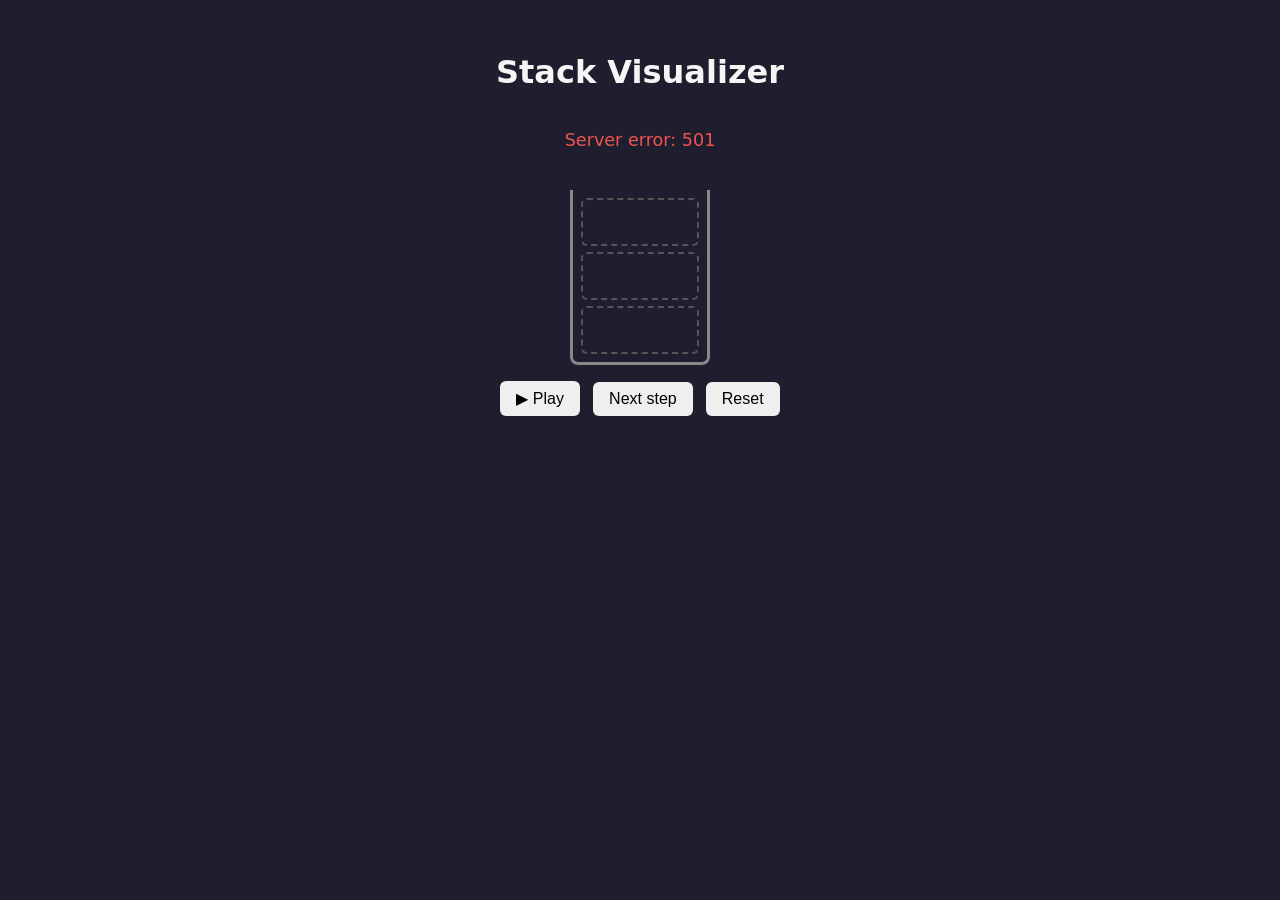
==== server/src/main/resources/static/index.html @ 2207e5de "Milestone 5: Spring Boot API, browser animates step from Java" ====
<!DOCTYPE html>
<html lang="en">
<head>
    <meta charset="UTF-8">
    <meta name="viewport" content="width=device-width, initial-scale=1.0">
    <title>DS Game – Stack Demo</title>
    <link rel="stylesheet" href="style.css">
</head>
<body>
<h1>Stack Visualizer</h1>
<p id="message">Press Play to start</p>

<div id="stack" class="stack"></div>

<div class="controls">
    <button id="playBtn">▶ Play</button>
    <button id="nextBtn">Next step</button>
    <button id="resetBtn">Reset</button>
</div>

<ol id="log"></ol>

<script src="app.js"></script>
</body>
</html>
---- server/src/main/resources/static/style.css ----
* { box-sizing: border-box; }

body {
    font-family: system-ui, sans-serif;
    background: #1e1e2e;
    color: #f5f5f5;
    display: flex;
    flex-direction: column;
    align-items: center;
    padding: 24px;
}

#message {
    min-height: 1.5em;
    font-size: 1.1rem;
}
.error { color: #ef5350; }

/* the stack container */
.stack {
    display: flex;
    flex-direction: column-reverse;   /* index 0 at the BOTTOM, like a real stack */
    gap: 6px;
    width: 140px;
    padding: 8px;
    border: 3px solid #888;
    border-top: none;                 /* open at the top */
    border-radius: 0 0 8px 8px;
    margin: 16px 0;
}
.stack.shake {
    animation: shake 0.4s;
    border-color: #e53935;
}

/* one slot of the stack */
.slot {
    height: 48px;
    border: 2px dashed #555;
    border-radius: 6px;
    display: flex;
    align-items: center;
    justify-content: center;
    font-size: 1.3rem;
    font-weight: bold;
}
.slot.filled {
    border: 2px solid #4fc3f7;
    background: #0288d1;
    animation: drop-in 0.4s ease-out;
}
.slot.highlight {
    background: #ffb300;
    border-color: #ffb300;
    color: #1e1e2e;
}

/* animations */
@keyframes drop-in {
    from { transform: translateY(-60px); opacity: 0; }
    to   { transform: translateY(0);     opacity: 1; }
}
@keyframes shake {
    0%, 100% { transform: translateX(0); }
    25%      { transform: translateX(-8px); }
    75%      { transform: translateX(8px); }
}

/* buttons and log */
.controls button {
    font-size: 1rem;
    padding: 8px 16px;
    margin: 0 4px;
    border: none;
    border-radius: 6px;
    cursor: pointer;
}
.controls button:disabled {
    opacity: 0.4;
    cursor: not-allowed;
}
#log { color: #aaa; font-size: 0.9rem; }
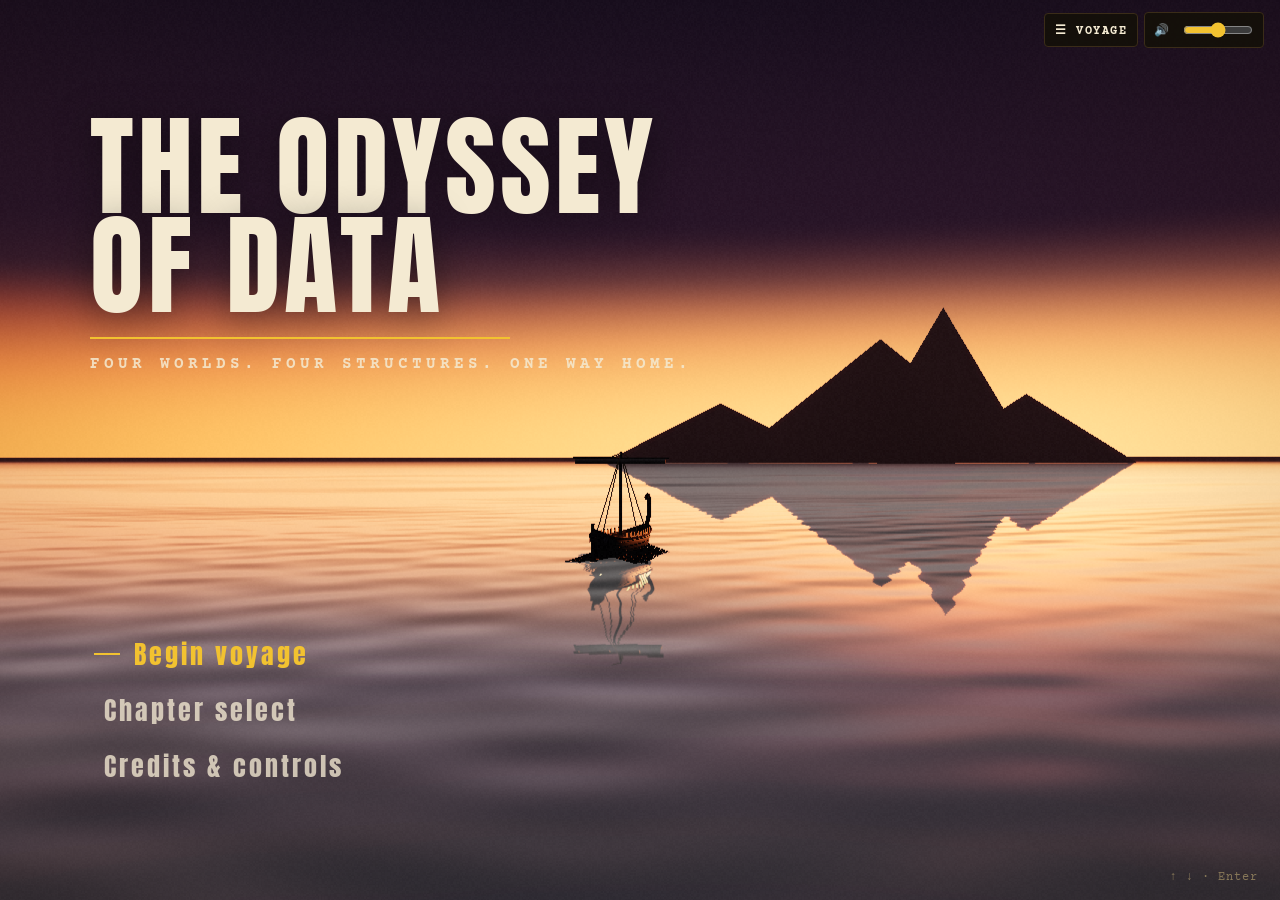
==== commit 4fd3718b: "Title screen, voyage map, shared design system grades, sound" ====
--- a/server/src/main/resources/static/index.html
+++ b/server/src/main/resources/static/index.html
@@ -1,25 +1,283 @@
 <!DOCTYPE html>
 <html lang="en">
 <head>
-    <meta charset="UTF-8">
-    <meta name="viewport" content="width=device-width, initial-scale=1.0">
-    <title>DS Game – Stack Demo</title>
-    <link rel="stylesheet" href="style.css">
+<meta charset="UTF-8">
+<meta name="viewport" content="width=device-width, initial-scale=1.0">
+<title>The Odyssey of Data</title>
+<script>
+// opened from IntelliJ's built-in preview (port 63342)? That server has no game API: go to the real one.
+if (location.port === "63342") { const page = location.pathname.split("/static/")[1] || ""; location.replace("http://localhost:8081/" + page + location.search + location.hash); }
+</script>
+<link rel="preconnect" href="https://fonts.googleapis.com">
+<link href="https://fonts.googleapis.com/css2?family=Anton&family=Courier+Prime:wght@400;700&display=swap" rel="stylesheet">
+<link rel="stylesheet" href="js/ui/tokens.css">
+<style>
+  html, body { margin: 0; height: 100%; overflow: hidden; background: #050403; color: var(--paper); font-family: var(--mono); }
+  canvas { display: block; }
+  /* ---------- the title: it arrives, it isn't plastered on */
+  #title { position: fixed; left: 7%; top: 13%; z-index: 5; pointer-events: none; opacity: 0; transform: translateY(10px); transition: opacity 1.6s var(--ease), transform 1.6s var(--ease); }
+  #title.on { opacity: 1; transform: none; }
+  #title h1 { margin: 0; font: 400 clamp(54px, 8.6vw, 132px)/0.9 var(--display); letter-spacing: 4px; color: var(--paper); text-transform: uppercase; text-shadow: 0 6px 40px rgba(0,0,0,.45); }
+  #title h1 span { display: block; }
+  #title .rule { width: min(420px, 60vw); height: 2px; background: var(--gold); margin: 22px 0 16px; transform-origin: left; transform: scaleX(0); transition: transform 1.2s var(--ease) .5s; }
+  #title.on .rule { transform: scaleX(1); }
+  #title .sub { font: 700 clamp(13px, 1.25vw, 17px) var(--mono); letter-spacing: 4px; color: var(--paper); opacity: .85; }
+  /* ---------- the menu */
+  #menu { position: fixed; left: 7%; bottom: 12%; z-index: 6; display: flex; flex-direction: column; gap: 4px; opacity: 0; transition: opacity 1s var(--ease) .3s; }
+  #menu.on { opacity: 1; }
+  #menu button { all: unset; cursor: pointer; display: flex; align-items: baseline; gap: 14px; padding: 7px 14px 7px 0; font: 400 clamp(20px, 2vw, 28px) var(--display); letter-spacing: 3px; color: var(--paper); opacity: .78; transition: opacity var(--t-fast), transform var(--t-fast) var(--ease); }
+  #menu button::before { content: ""; width: 0; height: 2px; background: var(--gold); align-self: center; transition: width var(--t-fast) var(--ease); }
+  #menu button:hover, #menu button:focus-visible { opacity: 1; transform: translateX(4px); }
+  #menu button:hover::before, #menu button:focus-visible::before { width: 26px; }
+  #menu button:focus-visible { outline: none; color: var(--gold); }
+  #menu button small { font: 700 12px var(--mono); letter-spacing: 1.5px; color: var(--gold); opacity: .9; }
+  #menu button[hidden] { display: none; }
+  #hint { position: fixed; right: 22px; bottom: 16px; z-index: 6; font: 12px var(--mono); color: var(--dim); letter-spacing: 1px; }
+  /* ---------- sheets over the sea: the voyage map, credits & controls */
+  .sheet { position: fixed; inset: 0; z-index: 20; display: none; background: rgba(5,4,3,.95); overflow: auto; }
+  .sheet.on { display: block; animation: odx-in var(--t-card) var(--ease) both; }
+  .sheet .inner { max-width: 1180px; margin: 0 auto; padding: 34px 28px 40px; box-sizing: border-box; }
+  .sheet header { display: flex; align-items: baseline; justify-content: space-between; gap: 16px; border-bottom: 2px solid var(--gold); padding-bottom: 12px; margin-bottom: 20px; }
+  .sheet h2 { margin: 0; font: 400 clamp(32px, 4vw, 52px) var(--display); letter-spacing: 3px; text-transform: uppercase; }
+  .sheet .close { all: unset; cursor: pointer; font: 700 13px var(--mono); letter-spacing: 2px; color: var(--paper); border: 1px solid var(--paper); padding: 8px 14px; border-radius: 4px; }
+  .sheet .close:focus-visible { outline: 3px solid var(--gold); outline-offset: 2px; }
+  /* the chart */
+  #chart { display: grid; grid-template-columns: minmax(0, 1.55fr) minmax(280px, 1fr); gap: 26px; align-items: start; }
+  #chart svg { width: 100%; height: auto; background: #efe3c6; border-radius: 4px; box-shadow: inset 0 0 80px rgba(110, 80, 40, .35); }
+  #chart svg .isle { cursor: pointer; }
+  #chart svg .isle:focus { outline: none; }
+  #chart svg .isle:focus .ring, #chart svg .isle:hover .ring { stroke: #c8261e; stroke-width: 3; }
+  #isles { list-style: none; margin: 0; padding: 0; display: flex; flex-direction: column; gap: 10px; }
+  #isles li button { all: unset; box-sizing: border-box; width: 100%; cursor: pointer; display: block; padding: 12px 14px; background: var(--ink); border: 1px solid var(--rule); border-left: 4px solid var(--c); border-radius: 4px; }
+  #isles li button:hover, #isles li button:focus-visible { border-color: var(--gold); border-left-color: var(--c); outline: none; }
+  #isles .k { font: 700 11px var(--mono); letter-spacing: 3px; color: var(--c); }
+  #isles .t { font: 400 22px/1.1 var(--display); letter-spacing: 2px; text-transform: uppercase; margin: 3px 0 4px; color: var(--paper); }
+  #isles .m { font: 13px var(--mono); color: var(--dim); }
+  #isles .m b { color: var(--paper); font-weight: 700; }
+  #isles .deed { margin-top: 6px; font: 700 13px var(--mono); color: var(--gold); }
+  #isles .beyond { padding: 12px 14px; border: 1px dashed var(--rule); border-radius: 4px; color: var(--dim); font: 13px var(--mono); }
+  #namecard { margin-top: 24px; border-top: 1px solid var(--rule); padding-top: 16px; }
+  #namecard .n { font: 400 40px/0.95 var(--display); color: var(--gold); letter-spacing: 2px; }
+  #namecard .s { font: 15px/1.5 var(--mono); color: var(--paper); margin-top: 6px; }
+  /* credits & controls */
+  #info .cols { display: grid; grid-template-columns: repeat(auto-fit, minmax(300px, 1fr)); gap: 30px; }
+  #info h3 { font: 700 13px var(--mono); letter-spacing: 4px; color: var(--gold); margin: 0 0 10px; }
+  #info table { border-collapse: collapse; width: 100%; font: 14px/1.4 var(--mono); }
+  #info td { padding: 6px 8px 6px 0; border-bottom: 1px solid #241c10; vertical-align: top; }
+  #info td:first-child { white-space: nowrap; color: var(--gold); font-weight: 700; padding-right: 16px; }
+  #info p { font: 14px/1.55 var(--mono); margin: 0 0 10px; color: var(--paper); }
+  #info a { color: var(--gold); }
+  @media (max-width: 860px) { #chart { grid-template-columns: 1fr; } #title { top: 8%; } }
+  @media (prefers-reduced-motion: reduce) { #title, #title .rule, #menu { transition: none; } }
+</style>
+<script type="importmap">
+{ "imports": { "three": "./vendor/three/build/three.module.js", "three/addons/": "./vendor/three/examples/jsm/" } }
+</script>
 </head>
 <body>
-<h1>Stack Visualizer</h1>
-<p id="message">Press Play to start</p>
-
-<div id="stack" class="stack"></div>
-
-<div class="controls">
-    <button id="playBtn">▶ Play</button>
-    <button id="nextBtn">Next step</button>
-    <button id="resetBtn">Reset</button>
-</div>
-
-<ol id="log"></ol>
-
-<script src="app.js"></script>
+<div id="title" aria-hidden="false"><h1><span>The Odyssey</span><span>of Data</span></h1><div class="rule"></div><div class="sub">FOUR WORLDS. FOUR STRUCTURES. ONE WAY HOME.</div></div>
+<nav id="menu" aria-label="Main menu">
+  <button id="m-continue" hidden>Continue voyage <small></small></button>
+  <button id="m-begin">Begin voyage</button>
+  <button id="m-map">Chapter select</button>
+  <button id="m-info">Credits &amp; controls</button>
+</nav>
+<div id="hint">↑ ↓ · Enter</div>
+
+<section class="sheet" id="map" role="dialog" aria-modal="true" aria-labelledby="map-h">
+  <div class="inner">
+    <header><h2 id="map-h">The Voyage</h2><button class="close" data-close>CLOSE · Esc</button></header>
+    <div id="chart">
+      <svg viewBox="0 0 1000 620" role="img" aria-label="A sea chart: Troy, then the four islands of the voyage, and the sea beyond"></svg>
+      <div><ul id="isles"></ul><div id="namecard"><div class="n">ODYSSEUS</div><div class="s"></div></div></div>
+    </div>
+  </div>
+</section>
+
+<section class="sheet" id="info" role="dialog" aria-modal="true" aria-labelledby="info-h">
+  <div class="inner">
+    <header><h2 id="info-h">Credits &amp; Controls</h2><button class="close" data-close>CLOSE · Esc</button></header>
+    <div class="cols">
+      <div>
+        <h3>CONTROLS</h3>
+        <table>
+          <tr><td>Space · →</td><td>next line / next step</td></tr>
+          <tr><td>←</td><td>step back</td></tr>
+          <tr><td>P</td><td>play the steps on their own</td></tr>
+          <tr><td>Esc</td><td>skip a film · FAST through a run</td></tr>
+          <tr><td>A</td><td>Athena's code guide on / off (Circe's lessons)</td></tr>
+          <tr><td>+ − · [ ]</td><td>Odysseus's pace (the Harbour)</td></tr>
+          <tr><td>M</td><td>sound on / off (the slider sets the volume)</td></tr>
+          <tr><td>Shift + F</td><td>frame-rate meter</td></tr>
+          <tr><td>Tab · Enter</td><td>every button works from the keyboard</td></tr>
+        </table>
+        <p style="margin-top:14px">Reduced motion is respected: with it on in your system settings, slides become fades and camera moves become cuts.</p>
+      </div>
+      <div>
+        <h3>CREDITS</h3>
+        <!-- TEAM: put the team's names in the next line -->
+        <p><b>The Odyssey of Data</b>: an OOP course mini-project, 2026.</p>
+        <p>After Homer's <i>Odyssey</i>. Every data structure runs as real C in our own interpreter, written in Java.</p>
+        <p><b>Built with</b> Java · Spring Boot · Three.js · the Web Audio API.</p>
+        <p><b>Polyphemus</b>: "Cyclops Rig" by DM-913 (<a href="https://sketchfab.com/3d-models/cyclops-rig-e5cc86878c314f5bae6d7268bb7541d9" target="_blank" rel="noopener">Sketchfab</a>), licensed <a href="http://creativecommons.org/licenses/by/4.0/" target="_blank" rel="noopener">CC-BY-4.0</a>; textures resized, helper shapes removed.</p>
+        <p><b>Odysseus and the Laestrygonians</b>: animated with Mixamo characters and motion clips.</p>
+        <p><b>Fonts</b>: Anton and Courier Prime (Google Fonts, SIL Open Font License).</p>
+        <p>Everything else, from the sea to the sound, is made in code.</p>
+      </div>
+    </div>
+  </div>
+</section>
+
+<script type="module">
+import * as THREE from "three";
+import { World } from "./js/engine/world.js";
+import { Sea } from "./js/engine/sea.js";
+import { buildTrireme } from "./js/islands/harbour/trireme.js";
+import { installUI } from "./js/ui/ui.js";
+import { CHAPTERS, BEYOND, status, anyProgress, continueTo, deeds } from "./js/ui/progress.js";
+import { voyageTo, arriving } from "./js/ui/voyage.js";
+import { DEEDS, TITLES } from "./js/story/tags.js";
+
+const params = new URLSearchParams(location.search);
+// ---------- the shot: dusk at sea, a ship heading for a dark island with one light on it
+const world = new World({ quality: params.get("q") || "auto" });
+world.grade.uniforms.letterbox.value = 0;
+const ui = installUI({ chapter: "title", world, ambience: "title" });
+const scene = world.scene;
+scene.fog = new THREE.Fog(0x3a2a2c, 260, 1500);
+// the sky: deep navy above, amber at the horizon, where the sun has just gone
+const sky = new THREE.Mesh(new THREE.SphereGeometry(3000, 32, 16), new THREE.ShaderMaterial({
+  side: THREE.BackSide, depthWrite: false, fog: false,
+  uniforms: { top: { value: new THREE.Color(0x0a1426) }, mid: { value: new THREE.Color(0x3b2a3a) }, low: { value: new THREE.Color(0xd2793c) } },
+  vertexShader: "varying vec3 p; void main(){ p = normalize(position); gl_Position = projectionMatrix * modelViewMatrix * vec4(position,1.0); }",
+  fragmentShader: "uniform vec3 top, mid, low; varying vec3 p; void main(){ float y = p.y; float glow = pow(max(0.0, dot(normalize(vec3(p.x, 0.0, p.z)), vec3(0.38, 0.0, -0.92))), 6.0); vec3 c = mix(low, mid, smoothstep(0.0, 0.14, y)); c = mix(c, top, smoothstep(0.12, 0.6, y)); c += vec3(0.9, 0.45, 0.18) * glow * (1.0 - smoothstep(0.0, 0.18, y)) * 0.6; gl_FragColor = vec4(c, 1.0); }"
+}));
+scene.add(sky);
+scene.add(new THREE.HemisphereLight(0x6a6f8c, 0x1a1210, 0.9));
+const sun = new THREE.DirectionalLight(0xffa063, 1.6); sun.position.set(420, 60, -900); scene.add(sun);
+const sea = world.add(new Sea(world, { color: 0x0d1c26, sunDir: new THREE.Vector3(0.38, 0.08, -1), sunColor: 0xd98a4f, distortion: 2.2 }));
+// the island: a dark mass on the horizon, and one warm light
+const isle = new THREE.Group(); isle.position.set(330, 0, -1150); scene.add(isle);
+const rockMat = new THREE.MeshStandardMaterial({ color: 0x16110f, roughness: 1, flatShading: true });
+[[0, 0, 150, 120], [140, 0, 110, 70], [-150, 0, 120, 60], [60, 0, 90, 150]].forEach(([x, z, r, h]) => {
+  const m = new THREE.Mesh(new THREE.ConeGeometry(r, h, 7, 1), rockMat); m.position.set(x, h / 2 - 6, z); m.rotation.y = x * 0.01; isle.add(m);
+});
+const lamp = new THREE.Mesh(new THREE.SphereGeometry(2.2, 10, 8), new THREE.MeshBasicMaterial({ color: 0xffc070, fog: false })); lamp.position.set(30, 44, 40); isle.add(lamp);
+const lampLight = new THREE.PointLight(0xffa050, 2, 400, 1.5); lampLight.position.copy(lamp.position); isle.add(lampLight);
+// the ship, small in the frame, sailing slowly toward it
+const ship = buildTrireme(); ship.scale.setScalar(0.55); scene.add(ship);
+ship.traverse(o => { if (o.isMesh) o.castShadow = false; });
+const shipStart = new THREE.Vector3(-6, 0, -62);
+ship.position.copy(shipStart);
+ship.rotation.y = Math.atan2(isle.position.x - shipStart.x, isle.position.z - shipStart.z) + Math.PI / 2;   // its bow (+x) toward the island
+const cam = world.camera; cam.fov = 38; cam.updateProjectionMatrix();
+const eye0 = new THREE.Vector3(-14, 7.5, 32), look = new THREE.Vector3(30, 9, -400);
+cam.position.copy(eye0); cam.lookAt(look);
+const dir = new THREE.Vector3().subVectors(isle.position, shipStart).setY(0).normalize();
+world.add({ update(dt, t) {
+  const s = Math.min(t * 0.9, 60);                                        // the ship makes its slow way out
+  ship.position.copy(shipStart).addScaledVector(dir, s);
+  ship.position.y = Math.sin(t * 0.9) * 0.22;
+  ship.rotation.z = Math.sin(t * 0.7) * 0.025; ship.rotation.x = Math.sin(t * 0.55 + 1) * 0.015;
+  cam.position.set(eye0.x + Math.sin(t * 0.05) * 1.2, eye0.y + Math.sin(t * 0.13) * 0.15, eye0.z); cam.lookAt(look);   // the camera barely breathes
+  lampLight.intensity = 1.8 + Math.sin(t * 2.3) * 0.15 + Math.sin(t * 7.1) * 0.08;
+} });
+
+// ---------- the menu, from the saved progress (nothing here unlocks anything)
+const $ = s => document.querySelector(s);
+const cont = $("#m-continue");
+if (anyProgress()) { const c = continueTo(); cont.hidden = false; cont.querySelector("small").textContent = `CHAPTER ${c.word} · ${c.title.toUpperCase()}`; cont.onclick = () => voyageTo(c); }
+$("#m-begin").onclick = () => voyageTo(CHAPTERS[0]);
+$("#m-map").onclick = () => openSheet("map");
+$("#m-info").onclick = () => openSheet("info");
+const items = () => [...document.querySelectorAll("#menu button:not([hidden])")];
+addEventListener("keydown", e => {
+  if (document.querySelector(".sheet.on")) { if (e.key === "Escape") closeSheet(); return; }
+  const list = items(), i = list.indexOf(document.activeElement);
+  if (e.key === "ArrowDown") { e.preventDefault(); list[(i + 1) % list.length].focus(); }
+  if (e.key === "ArrowUp") { e.preventDefault(); list[(i - 1 + list.length) % list.length].focus(); }
+});
+// the voyage bar's VOYAGE button opens the map here, without leaving the page
+document.querySelector("#odx-bar .map").onclick = () => openSheet("map");
+
+// ---------- the sheets
+let lastFocus = null;
+function openSheet(id) {
+  lastFocus = document.activeElement;
+  document.querySelectorAll(".sheet").forEach(s => s.classList.remove("on"));
+  if (id === "map") drawMap();
+  const el = document.getElementById(id); el.classList.add("on");
+  (el.querySelector("#isles button") || el.querySelector(".close")).focus();
+}
+function closeSheet() { document.querySelectorAll(".sheet").forEach(s => s.classList.remove("on")); if (location.hash) history.replaceState(null, "", location.pathname + location.search); (lastFocus || items()[0]).focus(); }
+document.querySelectorAll("[data-close]").forEach(b => b.onclick = closeSheet);
+
+// ---------- the voyage map: a navigator's chart, each island in its own colours
+const SPOTS = { troy: [905, 92], harbour: [720, 190], cave: [560, 372], circe: [355, 205], underworld: [235, 425] };
+function drawMap() {
+  const svg = $("#chart svg"), ink = "#2a2016";
+  const isle = (c, [x, y]) => {
+    const st = status(c), pct = st.done / c.total;
+    const art = {
+      harbour: `<path d="M-46 18 Q-50 -36 0 -40 Q50 -36 46 18" fill="#6e7378" stroke="${ink}" stroke-width="2"/><path d="M-30 14 h60" stroke="#b98a3e" stroke-width="4" stroke-dasharray="6 3"/>`,
+      cave: `<path d="M-50 26 L-8 -40 L14 -12 L26 -28 L54 26 Z" fill="#3a2a22" stroke="${ink}" stroke-width="2"/><circle cx="2" cy="4" r="7" fill="#e0782a"/><circle cx="2" cy="4" r="2.4" fill="#141008"/>`,
+      circe: `<circle r="34" fill="#f2c230" stroke="${ink}" stroke-width="2"/><circle r="22" fill="none" stroke="#1d3fd1" stroke-width="5"/><circle r="6" fill="#1d3fd1"/>`,
+      underworld: `<circle r="34" fill="#141008" stroke="${ink}" stroke-width="2"/><text y="9" text-anchor="middle" font-family="Anton, Impact" font-size="28" fill="#d7261e">7</text>`
+    }[c.id];
+    return `<g class="isle" tabindex="0" role="link" aria-label="Chapter ${c.n}: ${c.title}, ${st.done} of ${c.total} trials${st.finished ? ", finished" : ""}" data-id="${c.id}" transform="translate(${x} ${y})">
+      <circle class="ring" r="52" fill="none" stroke="${ink}" stroke-width="1.5" stroke-dasharray="${(2 * Math.PI * 52 * pct).toFixed(1)} 999" transform="rotate(-90)"/>
+      ${art}
+      <text y="76" text-anchor="middle" font-family="Courier Prime, monospace" font-weight="700" font-size="13" letter-spacing="2" fill="${ink}">${c.word} · ${c.ds.toUpperCase()}</text>
+      <text y="96" text-anchor="middle" font-family="Anton, Impact" font-size="19" letter-spacing="1" fill="${ink}">${c.title.toUpperCase()}</text>
+      ${st.finished ? `<text y="-62" text-anchor="middle" font-family="Anton, Impact" font-size="15" fill="#c8261e" letter-spacing="2">✓ DONE</text>` : ""}
+    </g>`;
+  };
+  const p = [SPOTS.troy, SPOTS.harbour, SPOTS.cave, SPOTS.circe, SPOTS.underworld];
+  const route = "M" + p.map(([x, y]) => `${x} ${y}`).join(" L");
+  svg.innerHTML = `
+    <defs><filter id="paper"><feTurbulence baseFrequency="0.9" numOctaves="2" seed="3"/><feColorMatrix values="0 0 0 0 0.45  0 0 0 0 0.33  0 0 0 0 0.2  0 0 0 0.09 0"/><feComposite in2="SourceGraphic" operator="in"/></filter>
+      <linearGradient id="fog" x1="1" x2="0"><stop offset="0" stop-color="#efe3c6" stop-opacity="0"/><stop offset="1" stop-color="#efe3c6" stop-opacity="0.95"/></linearGradient></defs>
+    <rect width="1000" height="620" fill="#efe3c6"/><rect width="1000" height="620" filter="url(#paper)"/>
+    <g stroke="#b9a782" stroke-width="1" fill="none" opacity=".7">${Array.from({ length: 9 }, (_, i) => `<path d="M0 ${70 * i + 20} Q 500 ${70 * i + (i % 2 ? 40 : 0)} 1000 ${70 * i + 20}"/>`).join("")}</g>
+    <path d="M1000 0 L1000 170 Q 960 150 930 120 Q 900 60 940 0 Z" fill="#d9c9a4" stroke="#2a2016" stroke-width="1.5"/>
+    <text x="905" y="58" text-anchor="middle" font-family="Courier Prime, monospace" font-weight="700" font-size="13" letter-spacing="3" fill="#2a2016">TROY</text>
+    <path d="${route}" fill="none" stroke="#2a2016" stroke-width="2" stroke-dasharray="7 7"/>
+    <path d="M${SPOTS.underworld[0]} ${SPOTS.underworld[1]} Q 150 520 70 560" fill="none" stroke="#2a2016" stroke-width="2" stroke-dasharray="7 7" opacity=".4"/>
+    <rect x="0" y="440" width="240" height="180" fill="url(#fog)"/>
+    ${BEYOND.map((name, i) => `<g opacity=".55" transform="translate(${130 - i * 45} ${505 + i * 30})"><circle r="9" fill="none" stroke="#2a2016" stroke-dasharray="3 3"/></g>`).join("")}
+    <text x="40" y="604" font-family="Courier Prime, monospace" font-weight="700" font-size="12" letter-spacing="3" fill="#2a2016" opacity=".7">BEYOND THE VOYAGE</text>
+    ${CHAPTERS.map(c => isle(c, SPOTS[c.id])).join("")}
+    <g transform="translate(940 560)" stroke="#2a2016" fill="none"><circle r="26"/><path d="M0 -34 L6 0 L0 34 L-6 0 Z" fill="#2a2016"/><text y="-40" text-anchor="middle" font-family="Courier Prime" font-size="12" fill="#2a2016" stroke="none">N</text></g>`;
+  svg.querySelectorAll(".isle").forEach(g => {
+    const go = () => voyageTo(g.dataset.id);
+    g.onclick = go; g.onkeydown = e => { if (e.key === "Enter" || e.key === " ") { e.preventDefault(); go(); } };
+  });
+  // the same islands as a list (readable, keyboard-first), each in its own colour
+  const ul = $("#isles"); ul.innerHTML = "";
+  for (const c of CHAPTERS) {
+    const st = status(c), li = document.createElement("li"), b = document.createElement("button");
+    b.style.setProperty("--c", c.id === "circe" ? "#8fa6ff" : c.accent);
+    b.innerHTML = `<div class="k">CHAPTER ${c.word} · ${c.ds.toUpperCase()}</div><div class="t"></div><div class="m"><b>${st.done} / ${c.total}</b> trials${st.finished ? " · <b>finished</b>" : st.started ? "" : " · not yet visited"}</div>` + (st.finished ? `<div class="deed"></div>` : "");
+    b.querySelector(".t").textContent = c.title;
+    if (st.finished) b.querySelector(".deed").textContent = DEEDS[c.tag];
+    b.onclick = () => voyageTo(c);
+    li.appendChild(b); ul.appendChild(li);
+  }
+  const li = document.createElement("li"); li.innerHTML = `<div class="beyond">Beyond the Underworld: ${BEYOND.join(" · ")}. Not on this voyage.</div>`; ul.appendChild(li);
+  $("#namecard .s").innerHTML = [TITLES.join(" "), ...deeds()].map(t => t.replace(/</g, "&lt;")).join("<br>");
+}
+
+// ---------- start: the sea first, then the title arrives, then the menu
+const reduced = matchMedia("(prefers-reduced-motion: reduce)").matches;
+const arrived = arriving();
+if (params.get("capture")) {
+  window.__advance = async s => { const n = Math.round(s / (1 / 30)); for (let i = 0; i < n; i++) { world.step(1 / 30, i === n - 1); await new Promise(r => setTimeout(r, 0)); } };
+  world.step(1 / 30);
+} else world.start();
+setTimeout(() => $("#title").classList.add("on"), reduced || arrived ? 0 : 1800);
+setTimeout(() => { $("#menu").classList.add("on"); items()[0].focus({ preventScroll: true }); }, reduced || arrived ? 200 : 3000);
+if (location.hash === "#map" || arrived === "map") openSheet("map");
+window.__ready = true; window.__world = world;
+</script>
 </body>
-</html>+</html>
--- a/server/src/main/resources/static/js/ui/tokens.css
+++ b/server/src/main/resources/static/js/ui/tokens.css
@@ -0,0 +1,95 @@
+/* tokens.css — The Odyssey of Data's one design system. Every page loads it (js/ui/ui.js adds it).
+   Ink panels, paper text, thin gold rules, red only for danger. Only --chapter changes per island. */
+:root {
+  --ink: #141008;
+  --paper: #f4ead2;
+  --gold: #f2c230;
+  --blood: #c8261e;
+  --rule: #3a2c18;
+  --dim: #8a7a5a;
+  --panel: rgba(20, 16, 8, 0.94);
+  --chapter: #f2c230;
+  --display: Anton, Impact, sans-serif;
+  --mono: 'Courier Prime', 'Courier New', monospace;
+  --ease: cubic-bezier(.22, .61, .36, 1);
+  --t-fast: 200ms;
+  --t-mid: 300ms;
+  --t-card: 600ms;
+}
+body[data-chapter="harbour"] { --chapter: #b98a3e; }
+body[data-chapter="cave"] { --chapter: #e0782a; }
+body[data-chapter="circe"] { --chapter: #1d3fd1; }
+body[data-chapter="underworld"] { --chapter: #d7261e; }
+
+/* ---------- result stamps: one family for the whole game (director.stamp) */
+body.odx .stamp { top: 40%; transform: translate(-50%, -50%) scale(1.04); width: max-content; min-width: 300px; max-width: min(80vw, 900px); padding: 16px 28px 18px; border-radius: 4px;
+  background: rgba(20, 16, 8, 0.95); border-top: 6px solid var(--gold); box-shadow: 0 10px 40px rgba(0, 0, 0, .45); transition: opacity var(--t-fast), transform var(--t-mid) var(--ease); }
+body.odx .stamp.on { transform: translate(-50%, -50%) scale(1); }
+body.odx .stamp.bad { border-top-color: var(--blood); }
+body.odx .stamp .st-t { font-family: var(--display); font-size: clamp(34px, 4.6vw, 62px); letter-spacing: 3px; border: 0; padding: 0; background: none; text-shadow: none; }
+body.odx .stamp.long .st-t { font-size: clamp(26px, 3.3vw, 46px); white-space: nowrap; }
+body.odx .stamp.good .st-t { color: var(--gold); }
+body.odx .stamp.bad .st-t { color: #ff5a40; }
+body.odx .stamp .st-s { margin: 8px auto 0; font-size: clamp(14px, 1.3vw, 17px); line-height: 1.4; color: var(--paper); text-shadow: none; max-width: 60ch; }
+
+/* ---------- chapter cards (comic.chapter): the number small in the chapter's accent, the title in paper under a gold rule */
+body.odx #comic .chapter small { font-family: var(--mono); font-weight: 700; letter-spacing: 6px; font-size: clamp(13px, 1.3vw, 16px); color: var(--chapter); margin-bottom: 16px; }
+body[data-chapter="circe"] #comic .chapter small { color: #8fa6ff; }
+body.odx #comic .chapter b { color: var(--paper); border-top: 2px solid var(--gold); padding-top: 18px; font-size: clamp(40px, 7vw, 96px); }
+
+/* ---------- loading: one template, which is also the chapter card when arriving from another island */
+body.odx #loading { background: #050403 !important; gap: 0 !important; transition: opacity .45s var(--ease) !important; }
+body.odx #loading .odx-k { font: 700 clamp(12px, 1.2vw, 15px) var(--mono); letter-spacing: 6px; color: var(--chapter); margin-bottom: 16px; text-transform: uppercase; }
+body[data-chapter="circe"] #loading .odx-k { color: #8fa6ff; }
+body.odx #loading h1 { font-family: var(--display) !important; font-weight: 400; color: var(--paper) !important; font-size: clamp(34px, 5.5vw, 76px) !important; letter-spacing: 3px !important;
+  border-top: 2px solid var(--gold); padding-top: 16px; margin: 0 5% !important; text-align: center; line-height: 1.05; text-transform: uppercase; }
+body.odx #loading .odx-bar { width: min(320px, 60vw); height: 2px; background: #241c10; margin-top: 26px; overflow: hidden; position: relative; }
+body.odx #loading .odx-bar i { position: absolute; inset: 0; width: 30%; background: var(--gold); animation: odx-load 1.4s var(--ease) infinite; }
+body.odx #loading .bar { width: min(320px, 60vw) !important; background: #241c10 !important; margin-top: 26px; }
+body.odx #loading .bar div { background: var(--gold) !important; }
+body.odx #loading p { font: 15px var(--mono) !important; color: var(--dim) !important; margin-top: 14px !important; }
+@keyframes odx-load { from { transform: translateX(-100%); } to { transform: translateX(340%); } }
+
+/* ---------- the voyage bar: VOYAGE (the map) and the sound control, top-right of the stage */
+#odx-bar { position: fixed; z-index: 40; top: 12px; right: 16px; display: flex; align-items: center; gap: 6px; transition: opacity var(--t-mid); }
+@media (min-width: 901px) { body.side-panel #odx-bar { right: calc(var(--pw, 520px) + 12px); } }
+body[data-chapter="circe"].side-panel #odx-bar { top: 60px; }
+body.cinematic #odx-bar, body.filming #odx-bar { opacity: 0; pointer-events: none; }
+#odx-bar button { height: 34px; min-width: 34px; padding: 0 10px; border-radius: 4px; border: 1px solid var(--rule); background: rgba(20, 16, 8, .88); color: var(--paper);
+  font: 700 12px var(--mono); letter-spacing: 1.5px; cursor: pointer; }
+#odx-bar button:hover { border-color: var(--gold); }
+#odx-bar button:focus-visible, #odx-bar input:focus-visible { outline: 3px solid var(--gold); outline-offset: 2px; }
+#odx-bar .vol { display: flex; align-items: center; gap: 6px; height: 34px; padding: 0 8px 0 4px; border: 1px solid var(--rule); border-radius: 4px; background: rgba(20, 16, 8, .88); }
+#odx-bar .vol button { border: 0; background: none; padding: 0 4px; min-width: 26px; }
+#odx-bar input[type=range] { width: 70px; accent-color: var(--gold); }
+body.odx-muted #odx-bar input[type=range] { opacity: .35; }
+
+/* ---------- a chapter is done: the shared epilogue panel */
+#odx-done { position: fixed; inset: 0; z-index: 45; display: none; align-items: center; justify-content: center; background: rgba(5, 4, 3, .82); }
+#odx-done.on { display: flex; animation: odx-in var(--t-card) var(--ease) both; }
+#odx-done .box { width: min(560px, 90vw); background: var(--ink); border-top: 6px solid var(--gold); border-radius: 4px; padding: 26px 30px 24px; color: var(--paper); font-family: var(--mono); }
+#odx-done .k { font: 700 13px var(--mono); letter-spacing: 6px; color: var(--chapter); }
+body[data-chapter="circe"] #odx-done .k { color: #8fa6ff; }
+#odx-done h2 { font: 400 clamp(32px, 4vw, 48px)/1.05 var(--display); letter-spacing: 2px; margin: 8px 0 14px; text-transform: uppercase; }
+#odx-done .deed { font-size: 16px; line-height: 1.45; color: var(--gold); margin-bottom: 18px; }
+#odx-done .row { display: flex; gap: 10px; flex-wrap: wrap; }
+.odx-btn { min-height: 42px; padding: 0 18px; border-radius: 4px; font: 700 14px var(--mono); letter-spacing: 1.5px; cursor: pointer; border: 1px solid var(--paper); background: transparent; color: var(--paper); }
+.odx-btn.primary { background: var(--gold); border-color: var(--gold); color: var(--ink); }
+.odx-btn:focus-visible { outline: 3px solid var(--gold); outline-offset: 3px; }
+@keyframes odx-in { from { opacity: 0; } to { opacity: 1; } }
+
+/* ---------- the chapter transition (js/ui/voyage.js) */
+#odx-voyage { position: fixed; inset: 0; z-index: 60; background: #050403; opacity: 0; pointer-events: none; transition: opacity var(--t-card) var(--ease);
+  display: flex; flex-direction: column; align-items: center; justify-content: center; color: var(--paper); font-family: var(--mono); }
+#odx-voyage.on { opacity: 1; pointer-events: auto; }
+#odx-voyage svg { width: min(440px, 80vw); height: auto; margin-bottom: 34px; overflow: visible; }
+#odx-voyage p { margin: 0; max-width: 40ch; text-align: center; font: 700 clamp(20px, 2.4vw, 32px)/1.35 var(--mono); min-height: 2.7em; }
+#odx-voyage .skip { position: absolute; right: 22px; bottom: 18px; font: 12px var(--mono); color: var(--dim); letter-spacing: 1px; }
+
+/* ---------- the FPS meter (?fps=1, or Shift+F) */
+#odx-fps { position: fixed; left: 8px; bottom: 8px; z-index: 70; background: rgba(0, 0, 0, .78); color: #7dffb0; font: 12px/1.35 var(--mono); padding: 6px 9px; border-radius: 4px; pointer-events: none; white-space: pre; }
+
+@media (prefers-reduced-motion: reduce) {
+  #odx-voyage, #odx-done.on, body.odx .stamp { transition: none; animation: none; }
+  body.odx #loading .odx-bar i { animation: none; width: 100%; opacity: .5; }
+}
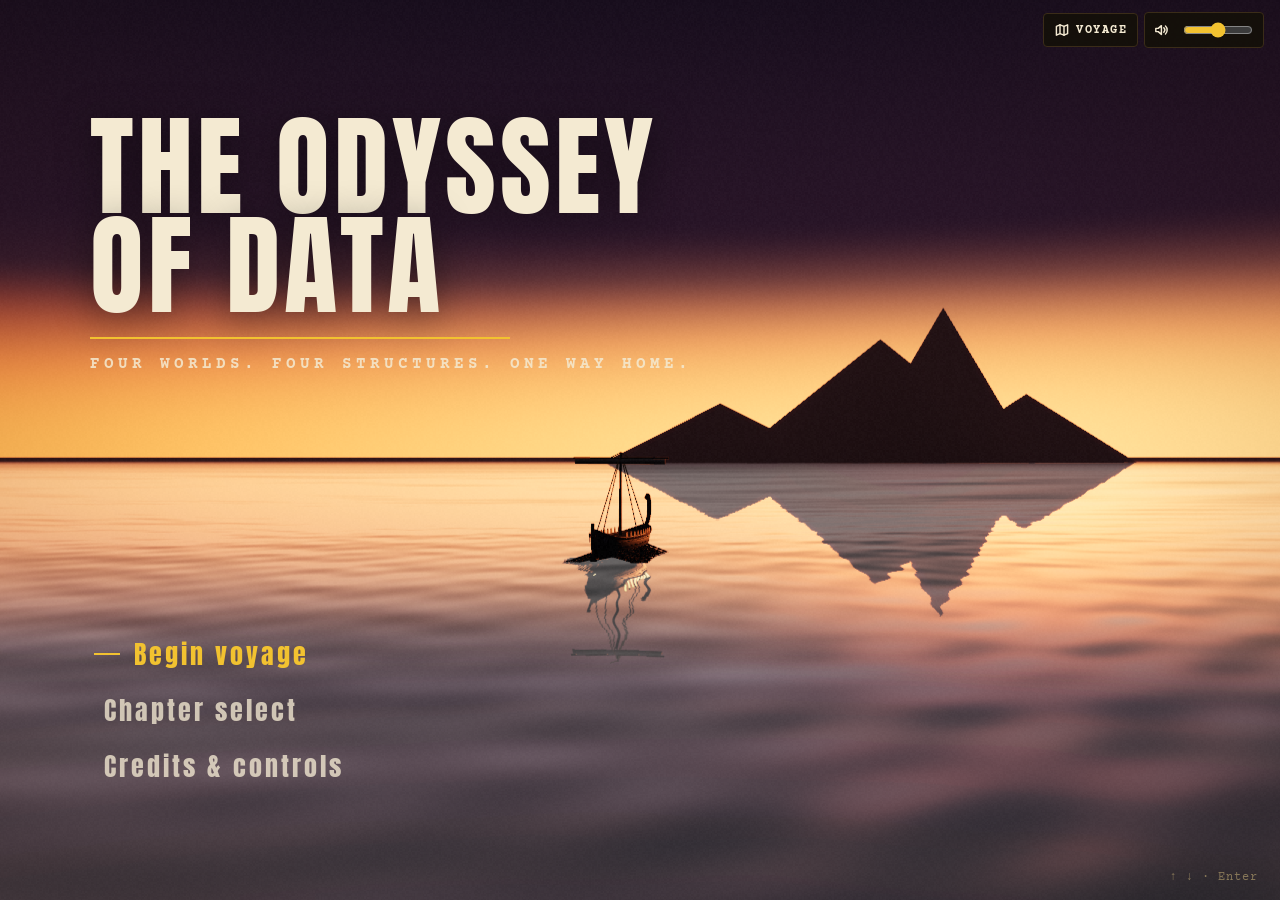
==== commit f050ff36: "Troy opening film, Begin voyage flow, story scenes for Harbour, Cave, Circe and Underworld" ====
--- a/server/src/main/resources/static/index.html
+++ b/server/src/main/resources/static/index.html
@@ -41,15 +41,31 @@
   .sheet h2 { margin: 0; font: 400 clamp(32px, 4vw, 52px) var(--display); letter-spacing: 3px; text-transform: uppercase; }
   .sheet .close { all: unset; cursor: pointer; font: 700 13px var(--mono); letter-spacing: 2px; color: var(--paper); border: 1px solid var(--paper); padding: 8px 14px; border-radius: 4px; }
   .sheet .close:focus-visible { outline: 3px solid var(--gold); outline-offset: 2px; }
-  /* the chart */
-  #chart { display: grid; grid-template-columns: minmax(0, 1.55fr) minmax(280px, 1fr); gap: 26px; align-items: start; }
-  #chart svg { width: 100%; height: auto; background: #efe3c6; border-radius: 4px; box-shadow: inset 0 0 80px rgba(110, 80, 40, .35); }
-  #chart svg .isle { cursor: pointer; }
-  #chart svg .isle:focus { outline: none; }
-  #chart svg .isle:focus .ring, #chart svg .isle:hover .ring { stroke: #c8261e; stroke-width: 3; }
+  /* the chart: a 3D sea fills the sheet; the header and the list float over it */
+  #map.sheet { background: #061015; overflow: hidden; }
+  #map .stage { position: absolute; inset: 0; }
+  #map .stage canvas { display: block; width: 100%; height: 100%; }
+  #map .stage::after { content: ""; position: absolute; inset: 0; pointer-events: none; background: radial-gradient(ellipse at 42% 50%, transparent 55%, rgba(3,8,10,.75) 100%); }
+  #map .inner { position: relative; z-index: 2; max-width: none; height: 100%; display: flex; flex-direction: column; padding: 26px clamp(18px, 3vw, 44px) 24px; pointer-events: none; }
+  #map header { pointer-events: auto; border-bottom-color: rgba(242,194,48,.55); }
+  #map h2 { text-shadow: 0 2px 18px rgba(0,0,0,.7); }
+  #map .close { background: rgba(6,16,21,.6); }
+  #chart { flex: 1; min-height: 0; display: grid; grid-template-columns: minmax(0, 1fr) clamp(270px, 24vw, 380px); gap: 26px; align-items: start; }
+  #chart .side { pointer-events: auto; max-height: 100%; overflow: auto; padding: 14px; border: 1px solid rgba(216,178,90,.22); border-radius: 6px; background: rgba(5,13,17,.78); backdrop-filter: blur(6px); }
+  .chart-labels { position: absolute; inset: 0; pointer-events: none; overflow: hidden; }
+  .chart-labels .cl { position: absolute; left: 0; top: 0; white-space: nowrap; text-align: center; will-change: transform; }
+  .chart-labels .isle { pointer-events: auto; cursor: pointer; display: flex; flex-direction: column; align-items: center; gap: 1px; padding: 5px 10px 6px; border-radius: 4px; background: rgba(4,10,13,.72); border: 1px solid rgba(216,178,90,.25); border-top: 2px solid var(--c); transition: border-color var(--t-fast), background var(--t-fast), transform 0s; }
+  .chart-labels .isle .k { font: 700 10px var(--mono); letter-spacing: 2.5px; color: var(--c); }
+  .chart-labels .isle b { font: 400 clamp(13px, 0.95vw, 17px)/1.1 var(--display); letter-spacing: 1.5px; color: var(--paper); font-weight: 400; }
+  .chart-labels .isle .m { font: 700 11px var(--mono); letter-spacing: 2px; color: #b3a47f; }
+  .chart-labels .isle.done .m { color: var(--gold); }
+  .chart-labels .isle.hot { border-color: var(--gold); background: rgba(24,18,4,.94); box-shadow: 0 0 0 1px var(--gold), 0 0 22px rgba(242,194,48,.35); }
+  .chart-labels .isle.hot b { color: var(--gold); }
+  .chart-labels .place { font: 700 11px var(--mono); letter-spacing: 4px; color: #b8a77e; text-shadow: 0 1px 6px #000; opacity: .85; }
+  .chart-labels .place.sea { color: #6fa3a6; }
   #isles { list-style: none; margin: 0; padding: 0; display: flex; flex-direction: column; gap: 10px; }
-  #isles li button { all: unset; box-sizing: border-box; width: 100%; cursor: pointer; display: block; padding: 12px 14px; background: var(--ink); border: 1px solid var(--rule); border-left: 4px solid var(--c); border-radius: 4px; }
-  #isles li button:hover, #isles li button:focus-visible { border-color: var(--gold); border-left-color: var(--c); outline: none; }
+  #isles li button { all: unset; box-sizing: border-box; width: 100%; cursor: pointer; display: block; padding: 12px 14px; background: rgba(10,18,20,.85); border: 1px solid var(--rule); border-left: 4px solid var(--c); border-radius: 4px; }
+  #isles li button:hover, #isles li button:focus-visible, #isles li button.hot { border-color: var(--gold); border-left-color: var(--c); outline: none; }
   #isles .k { font: 700 11px var(--mono); letter-spacing: 3px; color: var(--c); }
   #isles .t { font: 400 22px/1.1 var(--display); letter-spacing: 2px; text-transform: uppercase; margin: 3px 0 4px; color: var(--paper); }
   #isles .m { font: 13px var(--mono); color: var(--dim); }
@@ -67,7 +83,7 @@
   #info td:first-child { white-space: nowrap; color: var(--gold); font-weight: 700; padding-right: 16px; }
   #info p { font: 14px/1.55 var(--mono); margin: 0 0 10px; color: var(--paper); }
   #info a { color: var(--gold); }
-  @media (max-width: 860px) { #chart { grid-template-columns: 1fr; } #title { top: 8%; } }
+  @media (max-width: 860px) { #chart { grid-template-columns: 1fr; } #chart > .spacer { min-height: 46vh; } #map.sheet { overflow: auto; } #title { top: 8%; } }
   @media (prefers-reduced-motion: reduce) { #title, #title .rule, #menu { transition: none; } }
 </style>
 <script type="importmap">
@@ -85,11 +101,12 @@
 <div id="hint">↑ ↓ · Enter</div>
 
 <section class="sheet" id="map" role="dialog" aria-modal="true" aria-labelledby="map-h">
+  <div class="stage"></div>
   <div class="inner">
     <header><h2 id="map-h">The Voyage</h2><button class="close" data-close>CLOSE · Esc</button></header>
     <div id="chart">
-      <svg viewBox="0 0 1000 620" role="img" aria-label="A sea chart: Troy, then the four islands of the voyage, and the sea beyond"></svg>
-      <div><ul id="isles"></ul><div id="namecard"><div class="n">ODYSSEUS</div><div class="s"></div></div></div>
+      <div class="spacer"></div>
+      <div class="side"><ul id="isles"></ul><div id="namecard"><div class="n">ODYSSEUS</div><div class="s"></div></div></div>
     </div>
   </div>
 </section>
@@ -137,6 +154,7 @@
 import { CHAPTERS, BEYOND, status, anyProgress, continueTo, deeds } from "./js/ui/progress.js";
 import { voyageTo, arriving } from "./js/ui/voyage.js";
 import { DEEDS, TITLES } from "./js/story/tags.js";
+import { SeaChart } from "./js/ui/seaChart.js";
 
 const params = new URLSearchParams(location.search);
 // ---------- the shot: dusk at sea, a ship heading for a dark island with one light on it
@@ -187,7 +205,8 @@
 const $ = s => document.querySelector(s);
 const cont = $("#m-continue");
 if (anyProgress()) { const c = continueTo(); cont.hidden = false; cont.querySelector("small").textContent = `CHAPTER ${c.word} · ${c.title.toUpperCase()}`; cont.onclick = () => voyageTo(c); }
-$("#m-begin").onclick = () => voyageTo(CHAPTERS[0]);
+// a new voyage starts at Troy: the opening film, then straight on into the Harbour (troy_env.html?voyage=1)
+$("#m-begin").onclick = () => voyageTo({ id: "troy", page: "troy_env.html?voyage=1" });
 $("#m-map").onclick = () => openSheet("map");
 $("#m-info").onclick = () => openSheet("info");
 const items = () => [...document.querySelectorAll("#menu button:not([hidden])")];
@@ -205,53 +224,23 @@
 function openSheet(id) {
   lastFocus = document.activeElement;
   document.querySelectorAll(".sheet").forEach(s => s.classList.remove("on"));
-  if (id === "map") drawMap();
+  if (id === "map") { drawMap(); pauseTitle(true); chart.start(); }
   const el = document.getElementById(id); el.classList.add("on");
   (el.querySelector("#isles button") || el.querySelector(".close")).focus();
 }
-function closeSheet() { document.querySelectorAll(".sheet").forEach(s => s.classList.remove("on")); if (location.hash) history.replaceState(null, "", location.pathname + location.search); (lastFocus || items()[0]).focus(); }
+function closeSheet() { if (chart && chart.running) { chart.stop(); pauseTitle(false); } document.querySelectorAll(".sheet").forEach(s => s.classList.remove("on")); if (location.hash) history.replaceState(null, "", location.pathname + location.search); (lastFocus || items()[0]).focus(); }
 document.querySelectorAll("[data-close]").forEach(b => b.onclick = closeSheet);
 
-// ---------- the voyage map: a navigator's chart, each island in its own colours
-const SPOTS = { troy: [905, 92], harbour: [720, 190], cave: [560, 372], circe: [355, 205], underworld: [235, 425] };
+// ---------- the voyage map: the wine-dark sea in 3D (js/ui/seaChart.js), with the islands as a list beside it
+let chart = null;
+const capture = !!params.get("capture");
+function pauseTitle(on) { if (capture) return; if (on) world.renderer.setAnimationLoop(null); else world.start(); }
 function drawMap() {
-  const svg = $("#chart svg"), ink = "#2a2016";
-  const isle = (c, [x, y]) => {
-    const st = status(c), pct = st.done / c.total;
-    const art = {
-      harbour: `<path d="M-46 18 Q-50 -36 0 -40 Q50 -36 46 18" fill="#6e7378" stroke="${ink}" stroke-width="2"/><path d="M-30 14 h60" stroke="#b98a3e" stroke-width="4" stroke-dasharray="6 3"/>`,
-      cave: `<path d="M-50 26 L-8 -40 L14 -12 L26 -28 L54 26 Z" fill="#3a2a22" stroke="${ink}" stroke-width="2"/><circle cx="2" cy="4" r="7" fill="#e0782a"/><circle cx="2" cy="4" r="2.4" fill="#141008"/>`,
-      circe: `<circle r="34" fill="#f2c230" stroke="${ink}" stroke-width="2"/><circle r="22" fill="none" stroke="#1d3fd1" stroke-width="5"/><circle r="6" fill="#1d3fd1"/>`,
-      underworld: `<circle r="34" fill="#141008" stroke="${ink}" stroke-width="2"/><text y="9" text-anchor="middle" font-family="Anton, Impact" font-size="28" fill="#d7261e">7</text>`
-    }[c.id];
-    return `<g class="isle" tabindex="0" role="link" aria-label="Chapter ${c.n}: ${c.title}, ${st.done} of ${c.total} trials${st.finished ? ", finished" : ""}" data-id="${c.id}" transform="translate(${x} ${y})">
-      <circle class="ring" r="52" fill="none" stroke="${ink}" stroke-width="1.5" stroke-dasharray="${(2 * Math.PI * 52 * pct).toFixed(1)} 999" transform="rotate(-90)"/>
-      ${art}
-      <text y="76" text-anchor="middle" font-family="Courier Prime, monospace" font-weight="700" font-size="13" letter-spacing="2" fill="${ink}">${c.word} · ${c.ds.toUpperCase()}</text>
-      <text y="96" text-anchor="middle" font-family="Anton, Impact" font-size="19" letter-spacing="1" fill="${ink}">${c.title.toUpperCase()}</text>
-      ${st.finished ? `<text y="-62" text-anchor="middle" font-family="Anton, Impact" font-size="15" fill="#c8261e" letter-spacing="2">✓ DONE</text>` : ""}
-    </g>`;
-  };
-  const p = [SPOTS.troy, SPOTS.harbour, SPOTS.cave, SPOTS.circe, SPOTS.underworld];
-  const route = "M" + p.map(([x, y]) => `${x} ${y}`).join(" L");
-  svg.innerHTML = `
-    <defs><filter id="paper"><feTurbulence baseFrequency="0.9" numOctaves="2" seed="3"/><feColorMatrix values="0 0 0 0 0.45  0 0 0 0 0.33  0 0 0 0 0.2  0 0 0 0.09 0"/><feComposite in2="SourceGraphic" operator="in"/></filter>
-      <linearGradient id="fog" x1="1" x2="0"><stop offset="0" stop-color="#efe3c6" stop-opacity="0"/><stop offset="1" stop-color="#efe3c6" stop-opacity="0.95"/></linearGradient></defs>
-    <rect width="1000" height="620" fill="#efe3c6"/><rect width="1000" height="620" filter="url(#paper)"/>
-    <g stroke="#b9a782" stroke-width="1" fill="none" opacity=".7">${Array.from({ length: 9 }, (_, i) => `<path d="M0 ${70 * i + 20} Q 500 ${70 * i + (i % 2 ? 40 : 0)} 1000 ${70 * i + 20}"/>`).join("")}</g>
-    <path d="M1000 0 L1000 170 Q 960 150 930 120 Q 900 60 940 0 Z" fill="#d9c9a4" stroke="#2a2016" stroke-width="1.5"/>
-    <text x="905" y="58" text-anchor="middle" font-family="Courier Prime, monospace" font-weight="700" font-size="13" letter-spacing="3" fill="#2a2016">TROY</text>
-    <path d="${route}" fill="none" stroke="#2a2016" stroke-width="2" stroke-dasharray="7 7"/>
-    <path d="M${SPOTS.underworld[0]} ${SPOTS.underworld[1]} Q 150 520 70 560" fill="none" stroke="#2a2016" stroke-width="2" stroke-dasharray="7 7" opacity=".4"/>
-    <rect x="0" y="440" width="240" height="180" fill="url(#fog)"/>
-    ${BEYOND.map((name, i) => `<g opacity=".55" transform="translate(${130 - i * 45} ${505 + i * 30})"><circle r="9" fill="none" stroke="#2a2016" stroke-dasharray="3 3"/></g>`).join("")}
-    <text x="40" y="604" font-family="Courier Prime, monospace" font-weight="700" font-size="12" letter-spacing="3" fill="#2a2016" opacity=".7">BEYOND THE VOYAGE</text>
-    ${CHAPTERS.map(c => isle(c, SPOTS[c.id])).join("")}
-    <g transform="translate(940 560)" stroke="#2a2016" fill="none"><circle r="26"/><path d="M0 -34 L6 0 L0 34 L-6 0 Z" fill="#2a2016"/><text y="-40" text-anchor="middle" font-family="Courier Prime" font-size="12" fill="#2a2016" stroke="none">N</text></g>`;
-  svg.querySelectorAll(".isle").forEach(g => {
-    const go = () => voyageTo(g.dataset.id);
-    g.onclick = go; g.onkeydown = e => { if (e.key === "Enter" || e.key === " ") { e.preventDefault(); go(); } };
-  });
+  if (!chart) {
+    chart = new SeaChart(document.querySelector("#map .stage"), { onPick: id => voyageTo(id), avail: () => { const side = document.querySelector("#chart .side"); if (!side) return { w: innerWidth, h: innerHeight }; const r = side.getBoundingClientRect(); return innerWidth > 860 ? { w: r.left - 16, h: innerHeight } : { w: innerWidth, h: r.top + (document.getElementById("map").scrollTop || 0) }; } });
+    chart.onHover = id => document.querySelectorAll("#isles li button[data-id]").forEach(b => b.classList.toggle("hot", b.dataset.id === id));
+    window.__chart = chart;
+  }
   // the same islands as a list (readable, keyboard-first), each in its own colour
   const ul = $("#isles"); ul.innerHTML = "";
   for (const c of CHAPTERS) {
@@ -260,7 +249,10 @@
     b.innerHTML = `<div class="k">CHAPTER ${c.word} · ${c.ds.toUpperCase()}</div><div class="t"></div><div class="m"><b>${st.done} / ${c.total}</b> trials${st.finished ? " · <b>finished</b>" : st.started ? "" : " · not yet visited"}</div>` + (st.finished ? `<div class="deed"></div>` : "");
     b.querySelector(".t").textContent = c.title;
     if (st.finished) b.querySelector(".deed").textContent = DEEDS[c.tag];
+    b.dataset.id = c.id;
     b.onclick = () => voyageTo(c);
+    b.onpointerenter = b.onfocus = () => chart.highlight(c.id);
+    b.onpointerleave = b.onblur = () => chart.highlight(null);
     li.appendChild(b); ul.appendChild(li);
   }
   const li = document.createElement("li"); li.innerHTML = `<div class="beyond">Beyond the Underworld: ${BEYOND.join(" · ")}. Not on this voyage.</div>`; ul.appendChild(li);
--- a/server/src/main/resources/static/js/ui/tokens.css
+++ b/server/src/main/resources/static/js/ui/tokens.css
@@ -19,7 +19,7 @@
 body[data-chapter="harbour"] { --chapter: #b98a3e; }
 body[data-chapter="cave"] { --chapter: #e0782a; }
 body[data-chapter="circe"] { --chapter: #1d3fd1; }
-body[data-chapter="underworld"] { --chapter: #d7261e; }
+body[data-chapter="underworld"] { --chapter: #d8a84e; }
 
 /* ---------- result stamps: one family for the whole game (director.stamp) */
 body.odx .stamp { top: 40%; transform: translate(-50%, -50%) scale(1.04); width: max-content; min-width: 300px; max-width: min(80vw, 900px); padding: 16px 28px 18px; border-radius: 4px;
@@ -52,7 +52,8 @@
 
 /* ---------- the voyage bar: VOYAGE (the map) and the sound control, top-right of the stage */
 #odx-bar { position: fixed; z-index: 40; top: 12px; right: 16px; display: flex; align-items: center; gap: 6px; transition: opacity var(--t-mid); }
-@media (min-width: 901px) { body.side-panel #odx-bar { right: calc(var(--pw, 520px) + 12px); } }
+@media (min-width: 901px) { body.side-panel #odx-bar, body:has(#athena-learn.on) #odx-bar, body:has(#parsons.on) #odx-bar { right: calc(var(--pw, 520px) + 12px); } }
+/* (Athena's lesson and the Arrange puzzles are side panels too: the bar used to sit on top of their headers) */
 body[data-chapter="circe"].side-panel #odx-bar { top: 60px; }
 body.cinematic #odx-bar, body.filming #odx-bar { opacity: 0; pointer-events: none; }
 #odx-bar button { height: 34px; min-width: 34px; padding: 0 10px; border-radius: 4px; border: 1px solid var(--rule); background: rgba(20, 16, 8, .88); color: var(--paper);
@@ -93,3 +94,101 @@
   #odx-voyage, #odx-done.on, body.odx .stamp { transition: none; animation: none; }
   body.odx #loading .odx-bar i { animation: none; width: 100%; opacity: .5; }
 }
+
+/* ---------- the chapter title over an island's opening view (the Harbour and the Cave): the same card as everywhere */
+body.odx #chapter { font: 700 clamp(12px, 1.2vw, 15px) var(--mono) !important; letter-spacing: 6px !important; color: var(--chapter) !important; text-transform: uppercase; text-shadow: 0 2px 8px rgba(0,0,0,.8) !important; }
+body.odx #chapter b { font: 400 clamp(32px, 4vw, 54px)/1.05 var(--display) !important; letter-spacing: 2px !important; color: var(--paper) !important; border-top: 2px solid var(--gold); padding-top: 10px; margin-top: 10px !important; text-shadow: 0 4px 22px rgba(0,0,0,.75) !important; }
+
+/* ---------- icons (js/ui/icons.js): one line set, sized to the text they sit in */
+.odx-ic { display: inline-block; vertical-align: -3px; flex: none; }
+#odx-bar button { display: inline-flex; align-items: center; gap: 6px; }
+
+/* ---------- the chapter mark and the three doors: Chapter Three's menu, shared by every island.
+   Same frame, hierarchy, type, spacing, hover/focus and timing everywhere; each island only dresses it
+   (--door-bg, --door-edge, the three door colours). Order: chapter label, title, CONTINUE, the doors,
+   then the small grouped buttons. */
+.odx-title { position: fixed; left: 0; top: 7%; z-index: 10; pointer-events: none; display: flex; flex-direction: column; align-items: flex-start; gap: 6px; transition: opacity 0.6s; }
+.odx-title span { background: var(--ink); padding: 4px 18px 4px max(18px, 4vw); }
+.odx-title .k { font: 700 15px var(--mono); letter-spacing: 4px; color: var(--title-k, var(--chapter)); }
+.odx-title .t { font-family: var(--display); font-size: clamp(34px, 5vw, 60px); line-height: 1.05; color: var(--title-t, var(--paper)); letter-spacing: 1px; text-transform: uppercase; }
+.odx-title .t em { font-style: normal; color: var(--blood); }
+.odx-doors { position: fixed; left: 0; right: 0; bottom: 0; z-index: 10; padding: 0 max(16px, 3vw) 18px; display: flex; flex-direction: column; gap: 10px; transition: opacity 0.6s; font-family: var(--mono); }
+.odx-doors .row { display: grid; grid-template-columns: repeat(3, minmax(0, 1fr)); gap: 12px; }
+.odx-doors .door { position: relative; text-align: left; border: 0; border-top: 10px solid var(--c); background: var(--door-bg, rgba(14, 10, 7, 0.92)); color: var(--paper); padding: 14px 16px 16px; cursor: pointer;
+  font: inherit; display: flex; flex-direction: column; gap: 6px; min-height: 150px; transition: transform 0.15s, box-shadow 0.15s; box-shadow: 6px 6px 0 var(--ink); }
+.odx-doors .door:hover, .odx-doors .door:focus-visible { transform: translate(-2px, -3px); box-shadow: 9px 10px 0 var(--ink); outline: none; }
+.odx-doors .door:focus-visible { outline: 3px solid var(--door-focus, var(--gold)); outline-offset: 2px; }
+.odx-doors .door .kick { font-size: 12px; letter-spacing: 3px; color: var(--c); font-weight: 700; display: flex; align-items: center; gap: 8px; }
+.odx-doors .door .name { font-family: var(--display); font-size: clamp(26px, 2.8vw, 38px); line-height: 1; letter-spacing: 1px; }
+.odx-doors .door .what { font-size: 14px; line-height: 1.4; color: #d8ccb2; }
+.odx-doors .door .prog { margin-top: auto; font-size: 12.5px; color: var(--c); font-weight: 700; letter-spacing: 1px; }
+.odx-doors .door .prog.done { color: #9fd08a; }
+.odx-doors .extra { display: flex; gap: 8px; flex-wrap: wrap; align-items: center; }
+.odx-doors .extra button, .odx-doors .extra a { min-height: 36px; padding: 0 14px; background: var(--ink); color: var(--paper); border: 2px solid var(--ink); font: inherit; font-size: 13px;
+  letter-spacing: 1px; cursor: pointer; display: inline-flex; align-items: center; gap: 7px; box-sizing: border-box; text-decoration: none; }
+.odx-doors .extra button:hover, .odx-doors .extra button:focus-visible, .odx-doors .extra a:hover, .odx-doors .extra a:focus-visible { border-color: var(--door-accent, var(--gold)); color: var(--door-accent, var(--gold)); outline: none; }
+.odx-doors .extra button.seen { color: #9fd08a; }
+.odx-doors .extra [hidden] { display: none; }
+.odx-doors .extra .lbl { font-size: 11px; letter-spacing: 2px; color: var(--ink); background: var(--door-lbl, var(--gold)); padding: 2px 8px; font-weight: 700; margin-left: 6px; }
+.odx-doors .extra .lbl:first-child { margin-left: 0; }
+.odx-doors .continue { align-self: flex-start; min-height: 46px; padding: 0 20px; background: var(--gold); color: var(--ink); border: 0; font: 700 15px var(--mono); letter-spacing: 1.5px;
+  cursor: pointer; display: inline-flex; align-items: center; gap: 10px; box-shadow: 6px 6px 0 var(--ink); transition: transform 0.15s, box-shadow 0.15s; }
+.odx-doors .continue:hover, .odx-doors .continue:focus-visible { transform: translate(-2px, -3px); box-shadow: 9px 10px 0 var(--ink); outline: 3px solid var(--paper); outline-offset: 2px; }
+.odx-doors .continue[hidden] { display: none; }
+.odx-doors .continue small { font-weight: 400; letter-spacing: 0.5px; opacity: 0.8; }
+@media (max-width: 760px) { .odx-doors .row { grid-template-columns: minmax(0, 1fr); } .odx-doors .door { min-height: 0; } .odx-doors .door .what { display: none; } }
+@media (max-height: 800px) { .odx-doors .door { min-height: 112px; padding: 10px 14px 12px; } .odx-doors .door .what { font-size: 13px; } .odx-title { top: 4%; } .odx-title .t { font-size: clamp(30px, 4vw, 48px); } }
+@media (max-width: 1500px) { .odx-doors .extra { gap: 5px; } .odx-doors .extra button { padding: 0 8px; font-size: 12px; letter-spacing: 0.4px; min-height: 34px; } .odx-doors .extra .lbl { margin-left: 4px; } }
+body.busy .odx-doors, body.busy .odx-title { opacity: 0; pointer-events: none; }
+body.cinematic .odx-doors, body.cinematic .odx-title { display: none; }
+
+/* the Cave's dressing: carved stone, bronze fasteners, ember. Lesson = moonlight, trials = ember, lab = gold */
+body[data-chapter="cave"] .odx-doors { --door-bg: linear-gradient(180deg, rgba(34, 27, 21, 0.95), rgba(16, 12, 9, 0.95)); }
+body[data-chapter="cave"] .odx-doors .door { box-shadow: 6px 6px 0 var(--ink), inset 0 0 0 1px rgba(185, 138, 62, 0.35); }
+body[data-chapter="cave"] .odx-doors .door:hover, body[data-chapter="cave"] .odx-doors .door:focus-visible { box-shadow: 9px 10px 0 var(--ink), inset 0 0 0 1px rgba(185, 138, 62, 0.6); }
+body[data-chapter="cave"] .odx-doors .door::before, body[data-chapter="cave"] .odx-doors .door::after { content: ""; position: absolute; top: 8px; width: 7px; height: 7px; border-radius: 50%;
+  background: radial-gradient(circle at 35% 35%, #e3b46a, #8a5a24 60%, #3a2410); box-shadow: 0 1px 0 rgba(0, 0, 0, 0.6); }
+body[data-chapter="cave"] .odx-doors .door::before { left: 8px; } body[data-chapter="cave"] .odx-doors .door::after { right: 8px; }
+body[data-chapter="cave"] .odx-doors .door.lesson { --c: #9fb4d0; } body[data-chapter="cave"] .odx-doors .door.trials { --c: #e0782a; } body[data-chapter="cave"] .odx-doors .door.lab { --c: #f2c230; }
+body[data-chapter="cave"] .odx-title span { background: linear-gradient(90deg, #120d09, #1e1610); border-bottom: 1px solid rgba(185, 138, 62, 0.4); }
+@media (prefers-reduced-motion: reduce) { .odx-doors .door, .odx-doors .continue { transition: none; } }
+
+/* Circe's dressing (moved here from circe_env.html, unchanged): noon sun on black bands; lesson = cobalt, trials = blood, lab = sun */
+body[data-chapter="circe"] { --title-k: var(--paper); --title-t: var(--sun); --door-accent: var(--sun); --door-lbl: var(--sun); --door-focus: var(--paper); }
+body[data-chapter="circe"] .odx-title .k { font-weight: 400; }
+body[data-chapter="circe"] .odx-doors .door.lesson { --c: #3b62ff; } body[data-chapter="circe"] .odx-doors .door.trials { --c: var(--blood); } body[data-chapter="circe"] .odx-doors .door.lab { --c: var(--sun); }
+
+/* the Underworld's dressing: THE ATLAS OF LAST VOYAGES. Night indigo faces, a brass edge and rivets, ivory type;
+   lesson = route cyan, trials = antique gold, lab = ivory. (Red is danger only, everywhere.) */
+body[data-chapter="underworld"] { --title-k: #f1e8d2; --title-t: #f1e8d2; --door-accent: #d8a84e; --door-lbl: #d8a84e; --door-focus: #f1e8d2; }
+body[data-chapter="underworld"] .odx-title .k { font-weight: 400; }
+body[data-chapter="underworld"] .odx-title .t em { color: #d8a84e; }
+body[data-chapter="underworld"] .odx-title span { background: linear-gradient(90deg, #0b1224, #182645); border-bottom: 1px solid rgba(216, 168, 78, 0.5); }
+body[data-chapter="underworld"] .odx-doors { --door-bg: linear-gradient(180deg, rgba(27, 40, 72, 0.96), rgba(13, 21, 41, 0.96)); }
+body[data-chapter="underworld"] .odx-doors .door { box-shadow: 6px 6px 0 #070b16, inset 0 0 0 1px rgba(216, 168, 78, 0.45); }
+body[data-chapter="underworld"] .odx-doors .door:hover, body[data-chapter="underworld"] .odx-doors .door:focus-visible { box-shadow: 9px 10px 0 #070b16, inset 0 0 0 1px rgba(216, 168, 78, 0.8); }
+body[data-chapter="underworld"] .odx-doors .door::before, body[data-chapter="underworld"] .odx-doors .door::after { content: ""; position: absolute; top: 8px; width: 7px; height: 7px; border-radius: 50%;
+  background: radial-gradient(circle at 35% 35%, #f0d08a, #a77b34 60%, #3d2a10); box-shadow: 0 1px 0 rgba(0, 0, 0, 0.6); }
+body[data-chapter="underworld"] .odx-doors .door::before { left: 8px; } body[data-chapter="underworld"] .odx-doors .door::after { right: 8px; }
+body[data-chapter="underworld"] .odx-doors .door.lesson { --c: #57b9d1; } body[data-chapter="underworld"] .odx-doors .door.trials { --c: #d8a84e; } body[data-chapter="underworld"] .odx-doors .door.lab { --c: #f1e8d2; }
+body[data-chapter="underworld"] .odx-doors .extra button { background: #0d1529; border-color: #0d1529; }
+
+/* the Harbour's dressing: storm, wet steel and bronze. Slate door faces with a bronze edge and rivets;
+   lesson = storm key, trials = bronze, lab = action gold */
+body[data-chapter="harbour"] .odx-doors { --door-bg: linear-gradient(180deg, rgba(22, 30, 36, 0.95), rgba(8, 12, 15, 0.95)); }
+body[data-chapter="harbour"] .odx-doors .door { box-shadow: 6px 6px 0 #05080a, inset 0 0 0 1px rgba(185, 138, 62, 0.4); }
+body[data-chapter="harbour"] .odx-doors .door:hover, body[data-chapter="harbour"] .odx-doors .door:focus-visible { box-shadow: 9px 10px 0 #05080a, inset 0 0 0 1px rgba(185, 138, 62, 0.7); }
+body[data-chapter="harbour"] .odx-doors .door::before, body[data-chapter="harbour"] .odx-doors .door::after { content: ""; position: absolute; top: 8px; width: 7px; height: 7px; border-radius: 50%;
+  background: radial-gradient(circle at 35% 35%, #e6c27a, #9a6f2e 60%, #3d2a10); box-shadow: 0 1px 0 rgba(0, 0, 0, 0.6); }
+body[data-chapter="harbour"] .odx-doors .door::before { left: 8px; } body[data-chapter="harbour"] .odx-doors .door::after { right: 8px; }
+body[data-chapter="harbour"] .odx-doors .door.lesson { --c: #b9c8d6; } body[data-chapter="harbour"] .odx-doors .door.trials { --c: #b98a3e; } body[data-chapter="harbour"] .odx-doors .door.lab { --c: #f2c230; }
+body[data-chapter="harbour"] .odx-doors .extra button, body[data-chapter="harbour"] .odx-doors .extra .lbl { box-shadow: none; }
+body[data-chapter="harbour"] .odx-doors .extra button { background: #0b1014; border-color: #0b1014; }
+body[data-chapter="harbour"] .odx-title span { background: linear-gradient(90deg, #070a0d, #121a20); border-bottom: 1px solid rgba(185, 138, 62, 0.45); }
+/* his pace (walking speed) only matters while he works: not over the chapter title */
+body[data-chapter="harbour"]:not(.busy) #pace, body[data-chapter="harbour"]:not(.busy) #pace-quip { display: none; }
+
+
+/* ---------- freeze-frame name cards (director.freeze): the line under the name sits on a dark plate, readable over any frame */
+body.odx .name-card .nc-sub { display: inline-block; margin-top: 12px; padding: 6px 12px; max-width: min(70vw, 760px); font: 700 clamp(15px, 1.45vw, 20px)/1.4 var(--mono); letter-spacing: 0.5px;
+  color: var(--paper); background: rgba(10, 8, 6, 0.74); border-left: 3px solid var(--gold); text-shadow: none; }
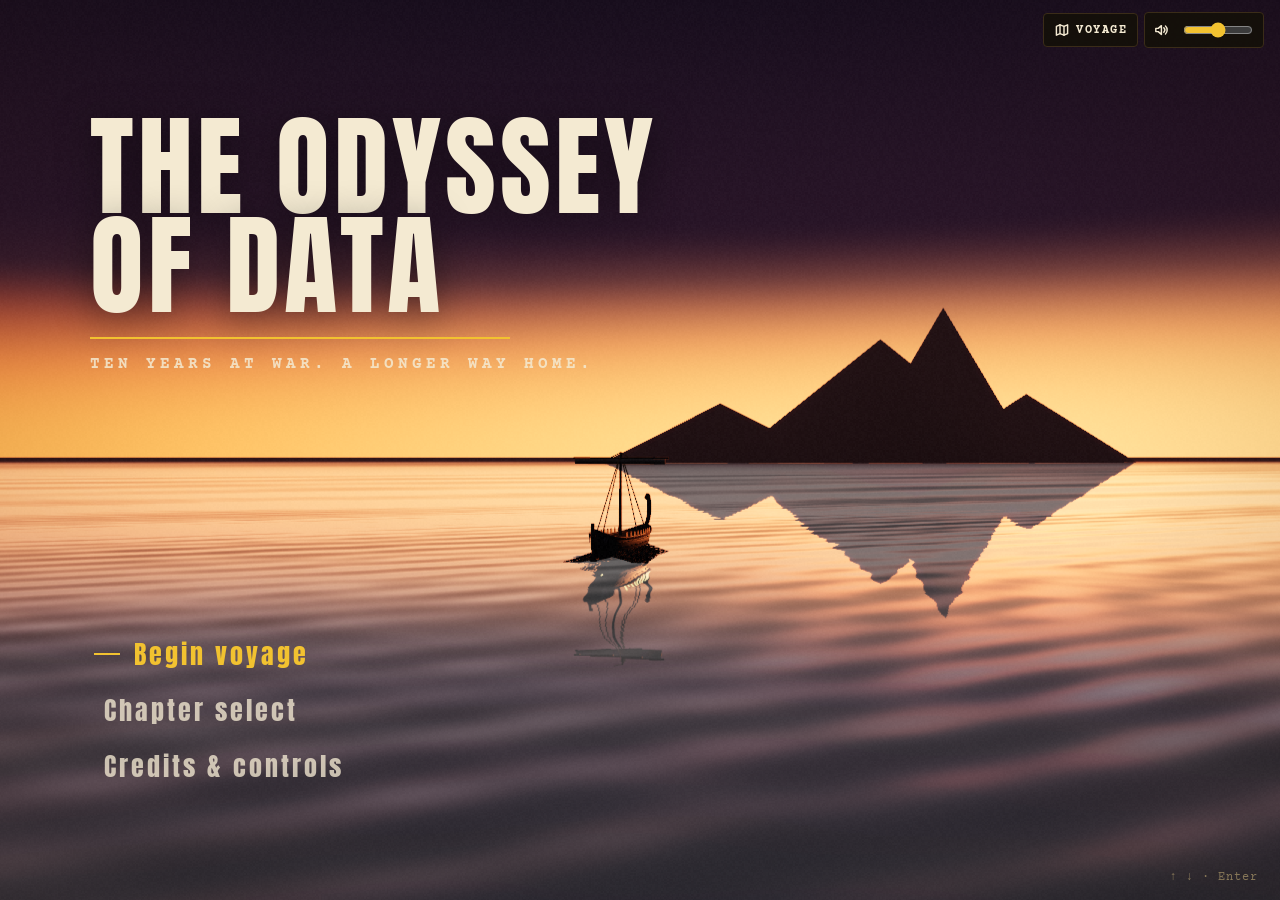
==== commit 89093b7e: "Wording: the Underworld is not the end of the voyage Title tagline, voyage map, sea chart and the ch" ====
--- a/server/src/main/resources/static/index.html
+++ b/server/src/main/resources/static/index.html
@@ -91,7 +91,7 @@
 </script>
 </head>
 <body>
-<div id="title" aria-hidden="false"><h1><span>The Odyssey</span><span>of Data</span></h1><div class="rule"></div><div class="sub">FOUR WORLDS. FOUR STRUCTURES. ONE WAY HOME.</div></div>
+<div id="title" aria-hidden="false"><h1><span>The Odyssey</span><span>of Data</span></h1><div class="rule"></div><div class="sub">TEN YEARS AT WAR. A LONGER WAY HOME.</div></div>
 <nav id="menu" aria-label="Main menu">
   <button id="m-continue" hidden>Continue voyage <small></small></button>
   <button id="m-begin">Begin voyage</button>
@@ -255,7 +255,7 @@
     b.onpointerleave = b.onblur = () => chart.highlight(null);
     li.appendChild(b); ul.appendChild(li);
   }
-  const li = document.createElement("li"); li.innerHTML = `<div class="beyond">Beyond the Underworld: ${BEYOND.join(" · ")}. Not on this voyage.</div>`; ul.appendChild(li);
+  const li = document.createElement("li"); li.innerHTML = `<div class="beyond">Beyond the Underworld, the voyage goes on. Not yet charted.</div>`; ul.appendChild(li);
   $("#namecard .s").innerHTML = [TITLES.join(" "), ...deeds()].map(t => t.replace(/</g, "&lt;")).join("<br>");
 }
 
--- a/server/src/main/resources/static/js/ui/tokens.css
+++ b/server/src/main/resources/static/js/ui/tokens.css
@@ -73,6 +73,7 @@
 body[data-chapter="circe"] #odx-done .k { color: #8fa6ff; }
 #odx-done h2 { font: 400 clamp(32px, 4vw, 48px)/1.05 var(--display); letter-spacing: 2px; margin: 8px 0 14px; text-transform: uppercase; }
 #odx-done .deed { font-size: 16px; line-height: 1.45; color: var(--gold); margin-bottom: 18px; }
+#odx-done .deed.onward { color: var(--paper, #f4ead2); font-style: italic; margin-top: -10px; }
 #odx-done .row { display: flex; gap: 10px; flex-wrap: wrap; }
 .odx-btn { min-height: 42px; padding: 0 18px; border-radius: 4px; font: 700 14px var(--mono); letter-spacing: 1.5px; cursor: pointer; border: 1px solid var(--paper); background: transparent; color: var(--paper); }
 .odx-btn.primary { background: var(--gold); border-color: var(--gold); color: var(--ink); }
